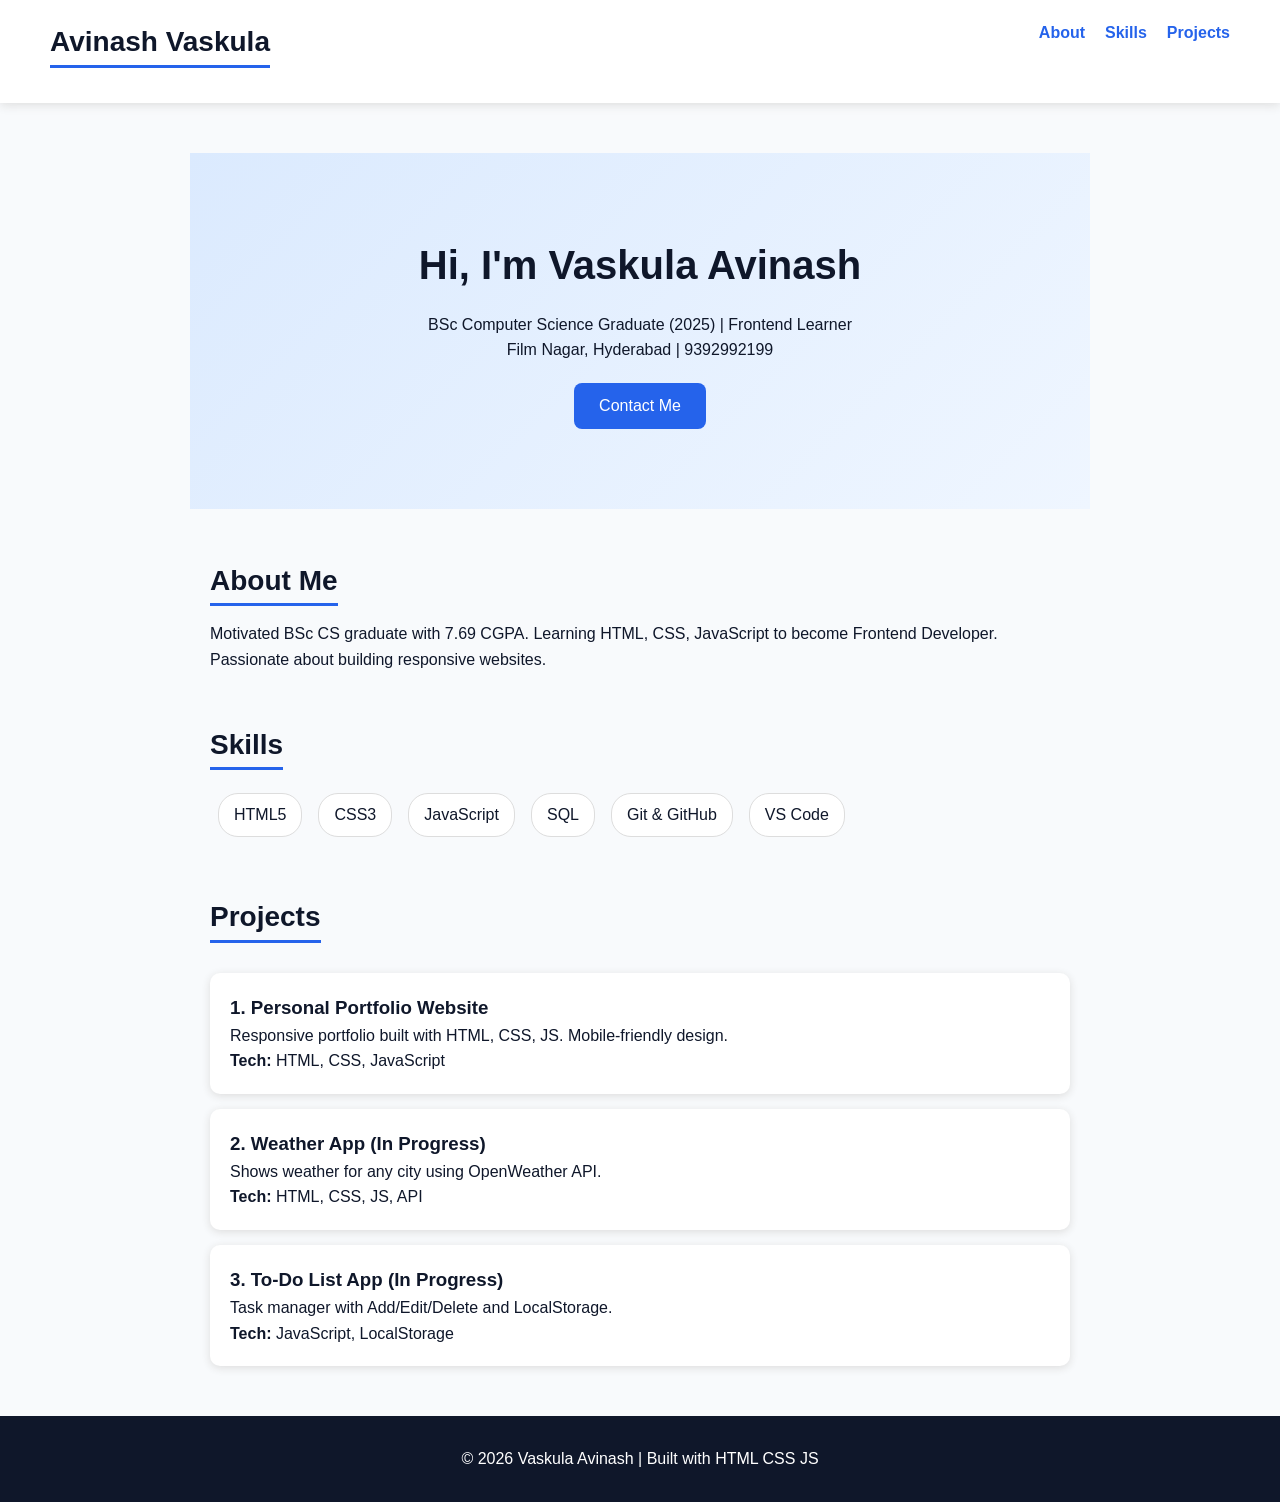
==== PORTFOLIO/index.html @ ab3b5a95 "Add files via upload" ====
<!doctype html>
<html lang="en">
  <head>
    <meta charset="UTF-8" />
    <meta name="viewport" content="width=device-width, initial-scale=1.0" />
    <title>Vaskula Avinash - Portfolio</title>
    <link rel="stylesheet" href="style.css" />
  </head>
  <body>
    <nav>
      <h2>Avinash Vaskula</h2>
      <div>
        <a href="#about">About</a><a href="#skills">Skills</a
        ><a href="#projects">Projects</a>
      </div>
    </nav>

    <section class="hero">
      <h1>Hi, I'm Vaskula Avinash</h1>
      <p>BSc Computer Science Graduate (2025) | Frontend Learner</p>
      <p>Film Nagar, Hyderabad | 9392992199</p>
      <a href="mailto:vaskulaavinash71@gmail.com" class="btn">Contact Me</a>
    </section>

    <section id="about">
      <h2>About Me</h2>
      <p>
        Motivated BSc CS graduate with 7.69 CGPA. Learning HTML, CSS, JavaScript
        to become Frontend Developer. Passionate about building responsive
        websites.
      </p>
    </section>

    <section id="skills">
      <h2>Skills</h2>
      <div class="skills-box">
        <span>HTML5</span><span>CSS3</span><span>JavaScript</span
        ><span>SQL</span><span>Git & GitHub</span><span>VS Code</span>
      </div>
    </section>

    <section id="projects">
      <h2>Projects</h2>
      <div class="project-card">
        <h3>1. Personal Portfolio Website</h3>
        <p>
          Responsive portfolio built with HTML, CSS, JS. Mobile-friendly design.
        </p>
        <p><b>Tech:</b> HTML, CSS, JavaScript</p>
      </div>
      <div class="project-card">
        <h3>2. Weather App (In Progress)</h3>
        <p>Shows weather for any city using OpenWeather API.</p>
        <p><b>Tech:</b> HTML, CSS, JS, API</p>
      </div>
      <div class="project-card">
        <h3>3. To-Do List App (In Progress)</h3>
        <p>Task manager with Add/Edit/Delete and LocalStorage.</p>
        <p><b>Tech:</b> JavaScript, LocalStorage</p>
      </div>
    </section>

    <footer>© 2026 Vaskula Avinash | Built with HTML CSS JS</footer>
    <script src="script.js"></script>
  </body>
</html>
---- PORTFOLIO/style.css ----
* {
  margin: 0;
  padding: 0;
  box-sizing: border-box;
  font-family: Arial, sans-serif;
}
body {
  background: #f8fafc;
  color: #0f172a;
  line-height: 1.6;
}
nav {
  display: flex;
  justify-content: space-between;
  padding: 20px 50px;
  background: white;
  box-shadow: 0 2px 10px #ddd;
}
nav a {
  margin-left: 20px;
  text-decoration: none;
  color: #2563eb;
  font-weight: bold;
}
.hero {
  text-align: center;
  padding: 80px 20px;
  background: linear-gradient(135deg, #dbeafe, #eff6ff);
}
.hero h1 {
  font-size: 40px;
  margin-bottom: 15px;
}
.btn {
  display: inline-block;
  margin-top: 20px;
  padding: 10px 25px;
  background: #2563eb;
  color: white;
  text-decoration: none;
  border-radius: 8px;
}
section {
  max-width: 900px;
  margin: 50px auto;
  padding: 0 20px;
}
h2 {
  font-size: 28px;
  margin-bottom: 15px;
  border-bottom: 3px solid #2563eb;
  display: inline-block;
}
.skills-box span {
  display: inline-block;
  background: white;
  border: 1px solid #ddd;
  padding: 8px 15px;
  margin: 8px;
  border-radius: 20px;
}
.project-card {
  background: white;
  padding: 20px;
  margin: 15px 0;
  border-radius: 10px;
  box-shadow: 0 2px 8px #ddd;
}
footer {
  text-align: center;
  padding: 30px;
  background: #0f172a;
  color: white;
  margin-top: 50px;
}
@media (max-width: 600px) {
  nav {
    flex-direction: column;
    text-align: center;
  }
  .hero h1 {
    font-size: 28px;
  }
}
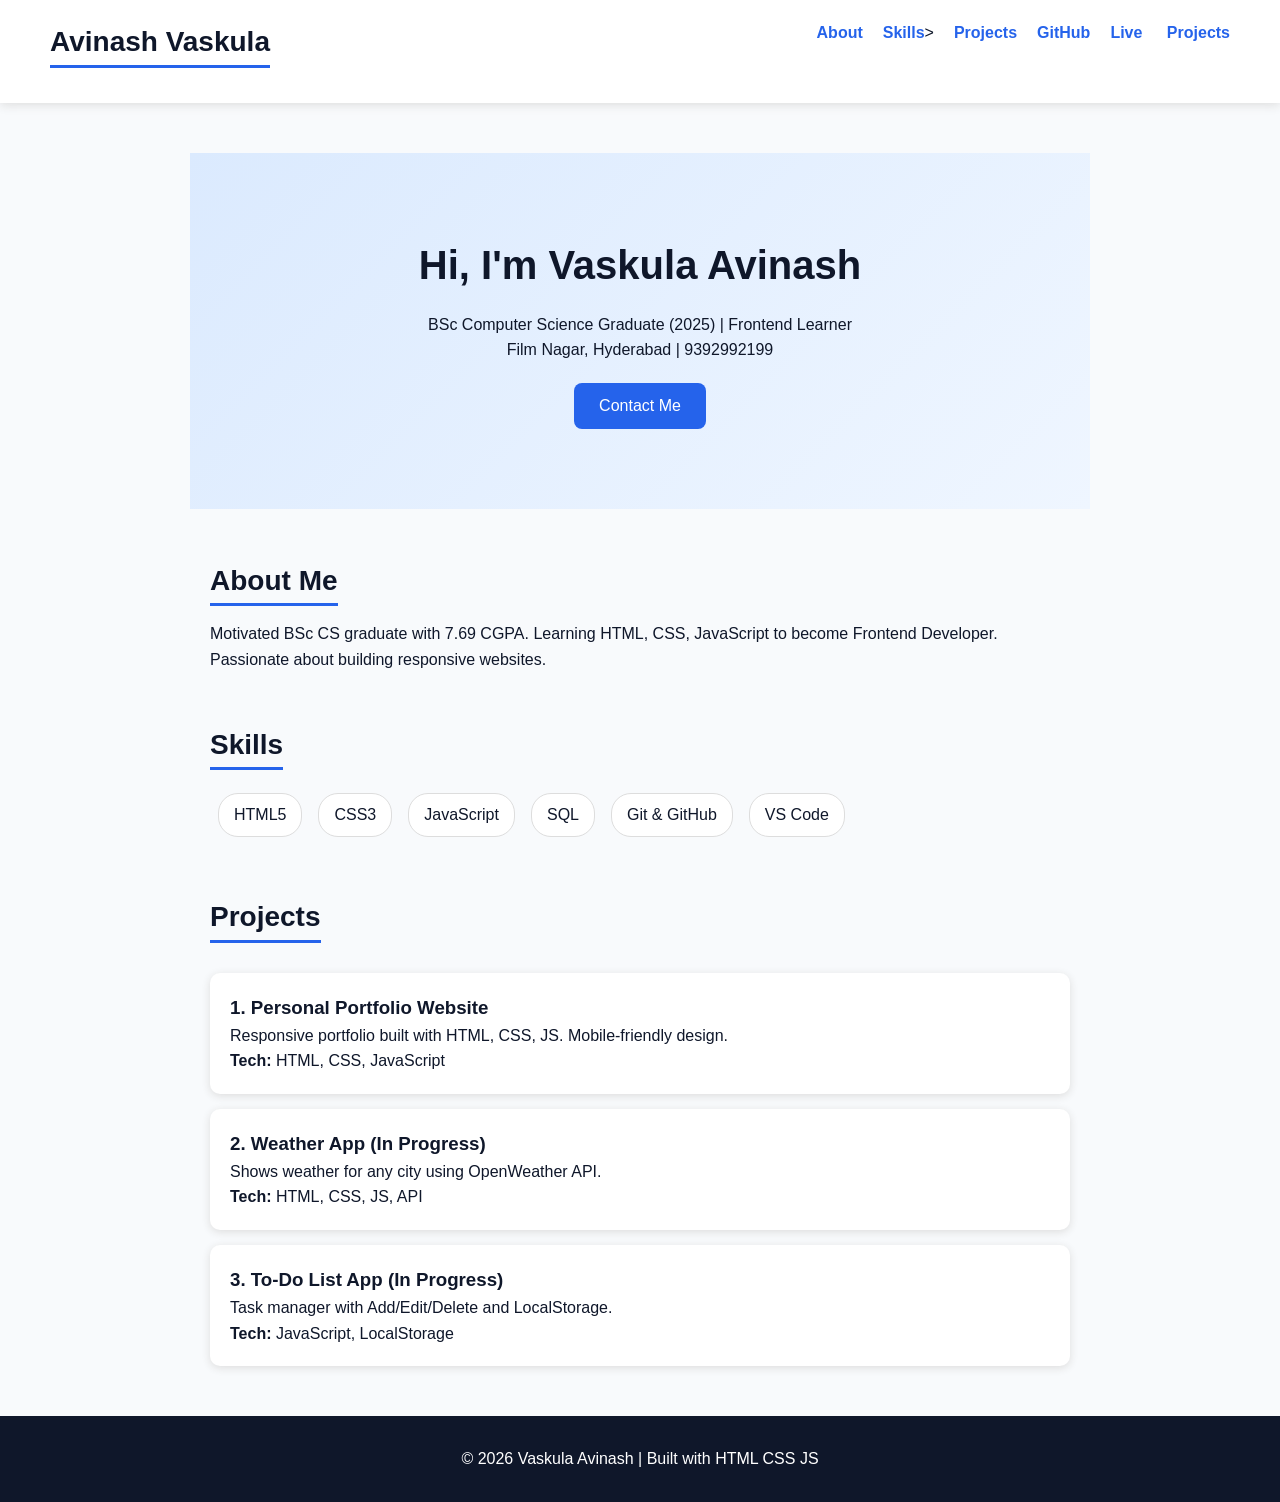
==== commit f64d11cf: "Update index.html" ====
--- a/PORTFOLIO/index.html
+++ b/PORTFOLIO/index.html
@@ -11,7 +11,8 @@
       <h2>Avinash Vaskula</h2>
       <div>
         <a href="#about">About</a><a href="#skills">Skills</a
-        ><a href="#projects">Projects</a>
+        >><a href="#projects">Projects</a><a href="https://github.com/vaskulaavinash71-hue" target="_blank">GitHub</a><a href="https://portfolio93-delta.vercel.app" target="_blank">Live</a>
+        <a href="#projects">Projects</a>
       </div>
     </nav>
 
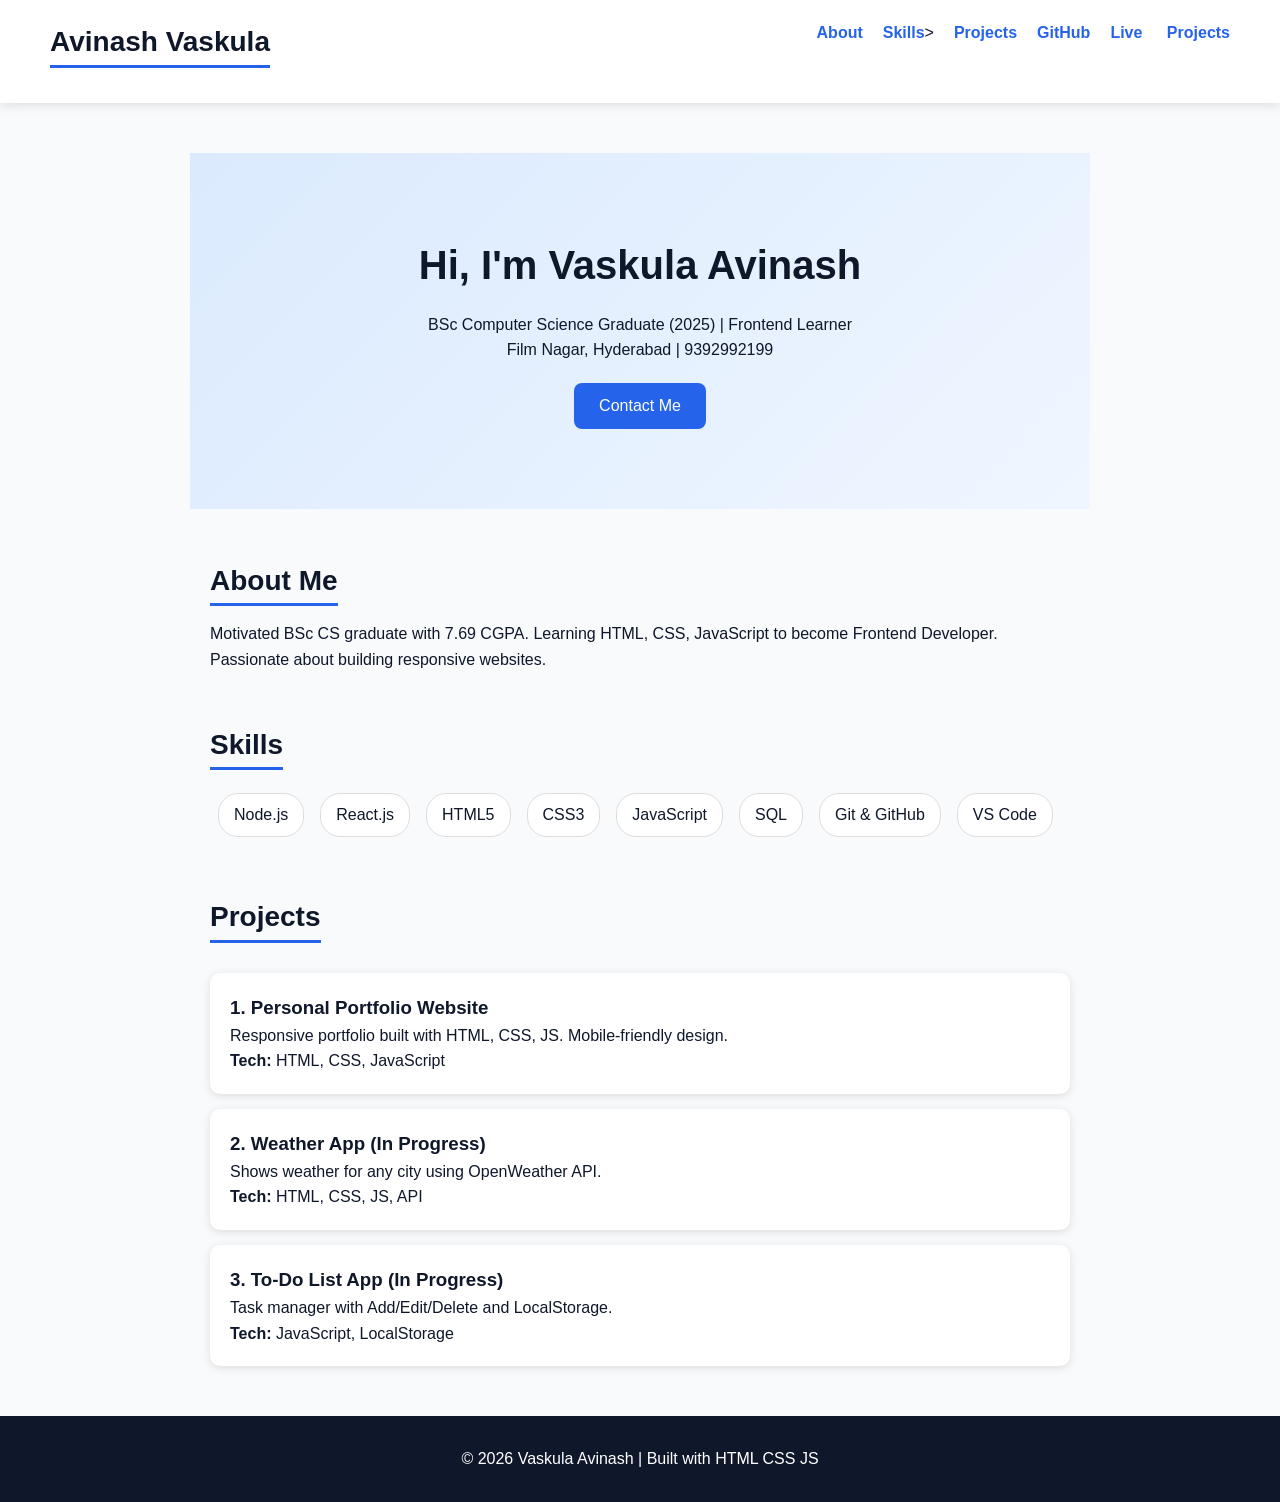
==== commit 8032b394: "Update index.html" ====
--- a/PORTFOLIO/index.html
+++ b/PORTFOLIO/index.html
@@ -35,7 +35,7 @@
     <section id="skills">
       <h2>Skills</h2>
       <div class="skills-box">
-        <span>HTML5</span><span>CSS3</span><span>JavaScript</span
+        <span>Node.js</span><span>React.js</span><span>HTML5</span><span>CSS3</span><span>JavaScript</span
         ><span>SQL</span><span>Git & GitHub</span><span>VS Code</span>
       </div>
     </section>
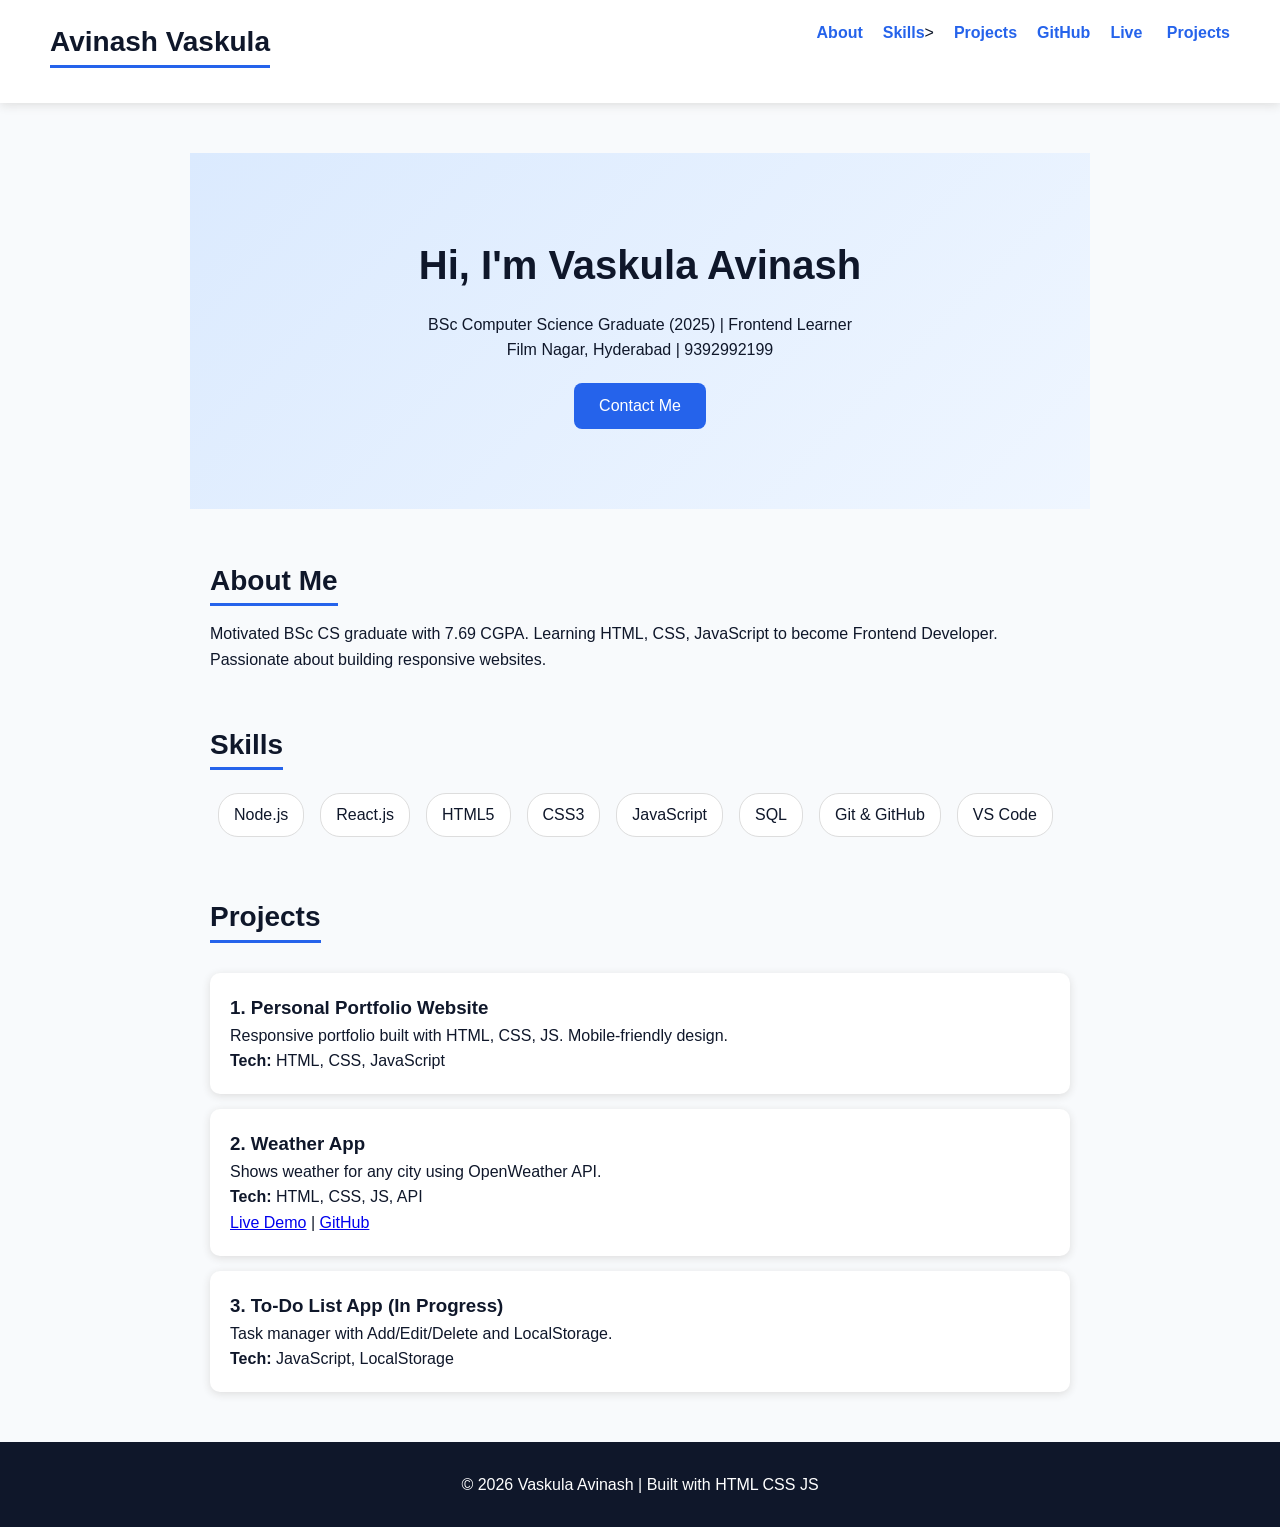
==== commit fad3b497: "Update index.html" ====
--- a/PORTFOLIO/index.html
+++ b/PORTFOLIO/index.html
@@ -50,9 +50,11 @@
         <p><b>Tech:</b> HTML, CSS, JavaScript</p>
       </div>
       <div class="project-card">
-        <h3>2. Weather App (In Progress)</h3>
+        <h3>2. Weather App </h3>
         <p>Shows weather for any city using OpenWeather API.</p>
         <p><b>Tech:</b> HTML, CSS, JS, API</p>
+         <a href="https://weather-app-lovat-rho-63.vercel.app">Live Demo</a> | 
+          <a href="https://github.com/vaskulaavinash71-hue/Weather--app">GitHub</a>
       </div>
       <div class="project-card">
         <h3>3. To-Do List App (In Progress)</h3>
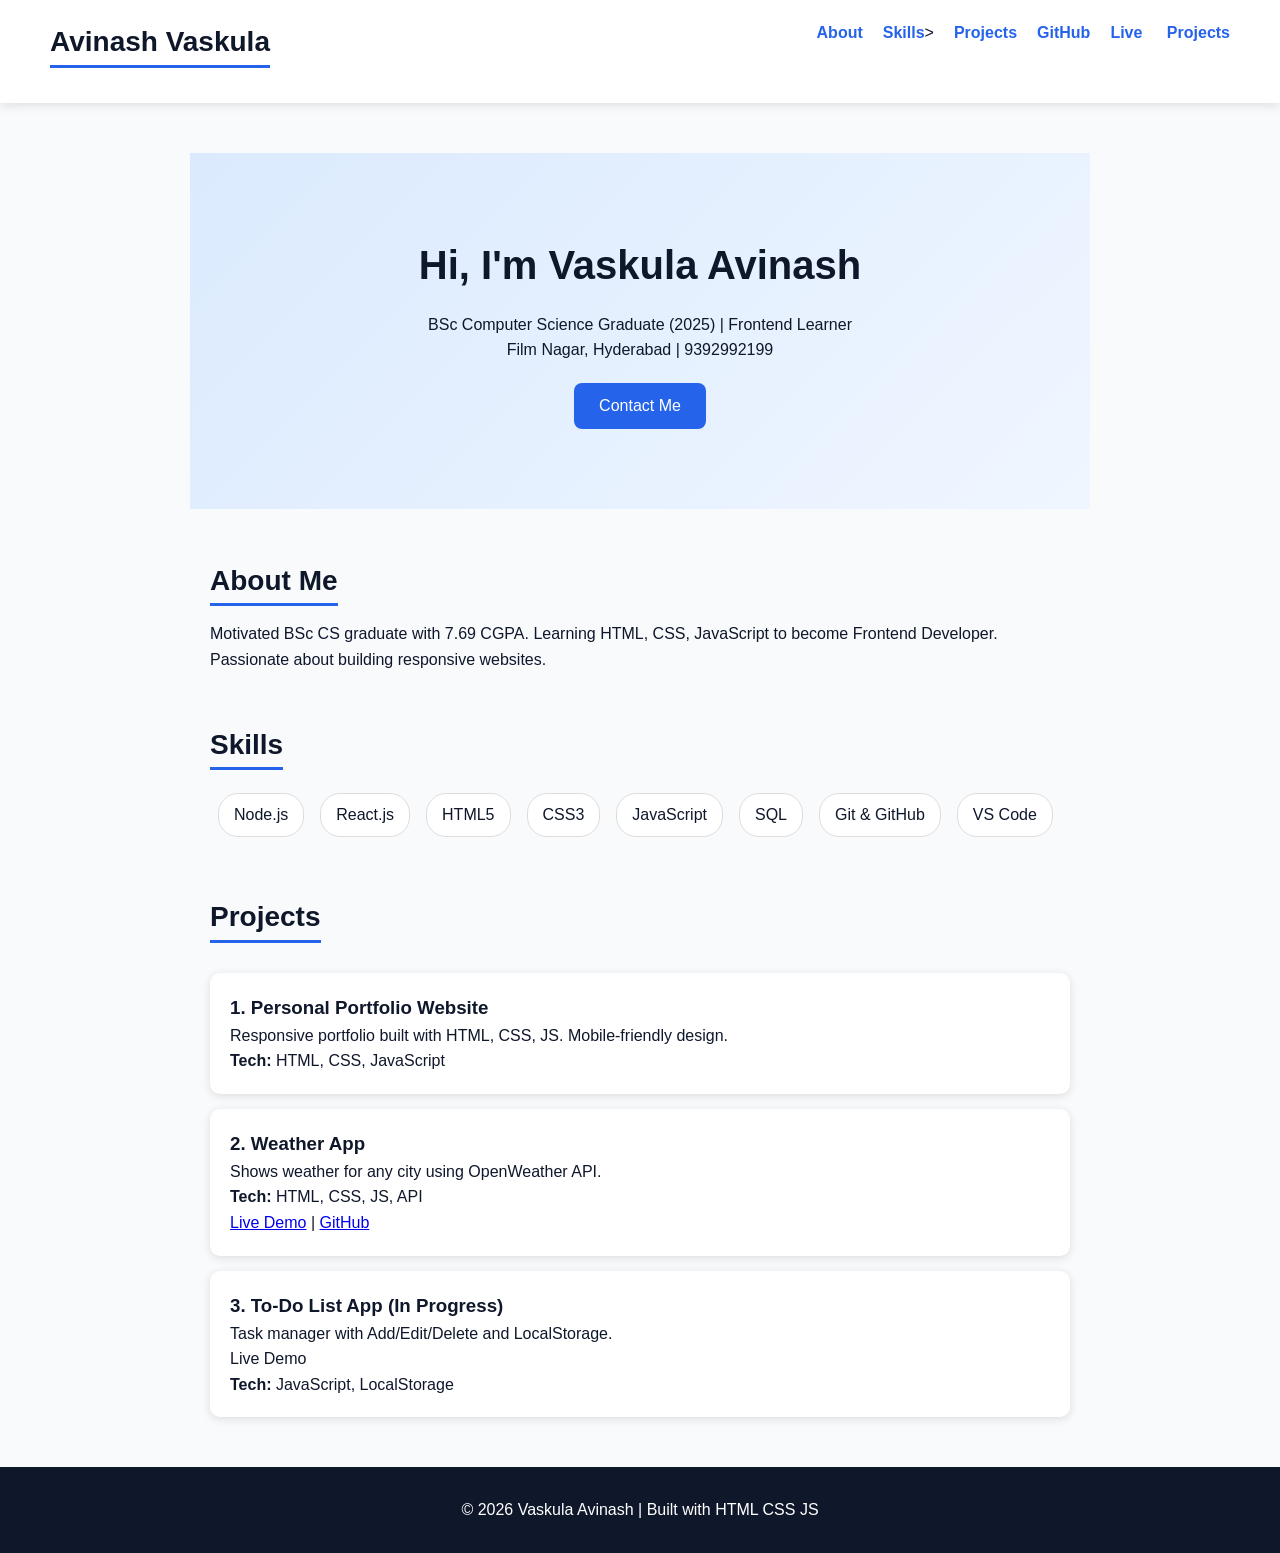
==== commit 8cb8c771: "Update index.html" ====
--- a/PORTFOLIO/index.html
+++ b/PORTFOLIO/index.html
@@ -53,12 +53,13 @@
         <h3>2. Weather App </h3>
         <p>Shows weather for any city using OpenWeather API.</p>
         <p><b>Tech:</b> HTML, CSS, JS, API</p>
-         <a href="https://weather-app-lovat-rho-63.vercel.app">Live Demo</a> | 
+         <a href="https://weather-app-lovat-rho-63.vercel.app/">Live Demo</a> | 
           <a href="https://github.com/vaskulaavinash71-hue/Weather--app">GitHub</a>
       </div>
       <div class="project-card">
         <h3>3. To-Do List App (In Progress)</h3>
         <p>Task manager with Add/Edit/Delete and LocalStorage.</p>
+        <a https://to-dolist-blue-six.vercel.app/>Live Demo</a>
         <p><b>Tech:</b> JavaScript, LocalStorage</p>
       </div>
     </section>
